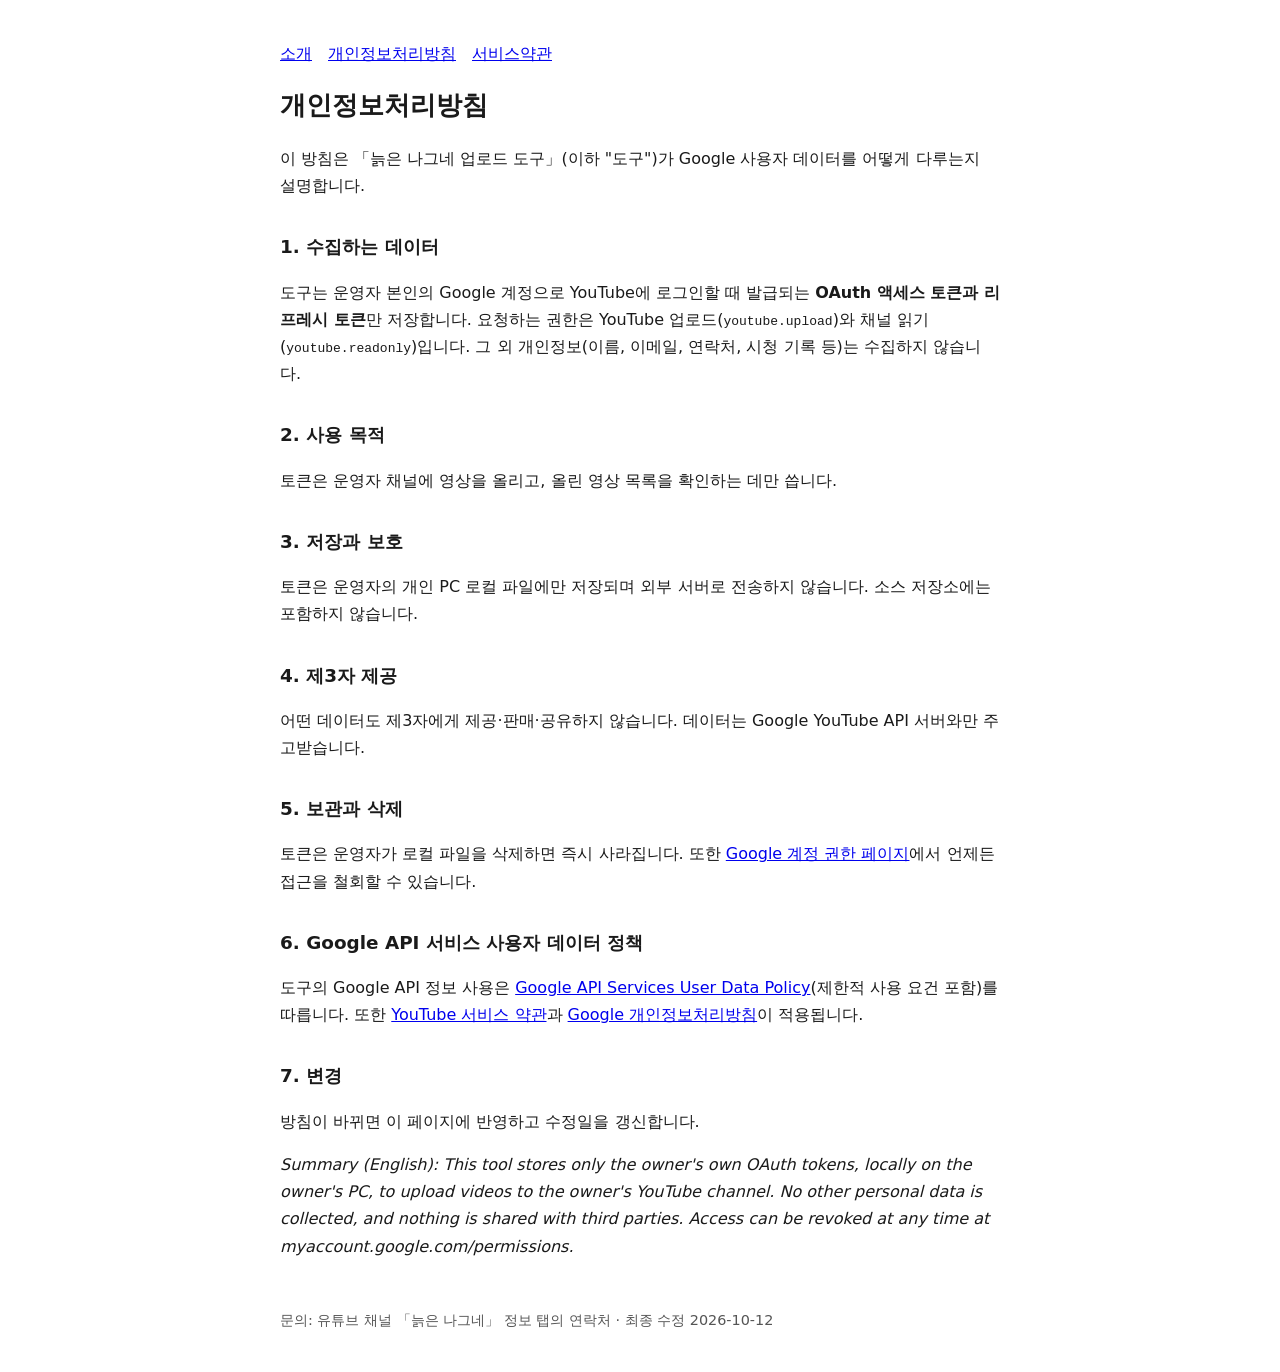
==== privacy.html @ 1d074554 "늙은 나그네 업로드 도구 소개·개인정보처리방침·서비스약관 페이지 Co-Authored-By: Claude Fable 5.1 <noreply@anthropic.com>" ====
<!doctype html><html lang="ko"><head><meta charset="utf-8"><meta name="viewport" content="width=device-width,initial-scale=1"><title>개인정보처리방침 · 늙은 나그네 업로드 도구</title><link rel="stylesheet" href="style.css"></head><body>
<nav><a href="index.html">소개</a><a href="privacy.html">개인정보처리방침</a><a href="terms.html">서비스약관</a></nav>
<h1>개인정보처리방침</h1>
<p>이 방침은 「늙은 나그네 업로드 도구」(이하 "도구")가 Google 사용자 데이터를 어떻게 다루는지 설명합니다.</p>
<h2>1. 수집하는 데이터</h2>
<p>도구는 운영자 본인의 Google 계정으로 YouTube에 로그인할 때 발급되는 <strong>OAuth 액세스 토큰과 리프레시 토큰</strong>만 저장합니다. 요청하는 권한은 YouTube 업로드(<code>youtube.upload</code>)와 채널 읽기(<code>youtube.readonly</code>)입니다. 그 외 개인정보(이름, 이메일, 연락처, 시청 기록 등)는 수집하지 않습니다.</p>
<h2>2. 사용 목적</h2>
<p>토큰은 운영자 채널에 영상을 올리고, 올린 영상 목록을 확인하는 데만 씁니다.</p>
<h2>3. 저장과 보호</h2>
<p>토큰은 운영자의 개인 PC 로컬 파일에만 저장되며 외부 서버로 전송하지 않습니다. 소스 저장소에는 포함하지 않습니다.</p>
<h2>4. 제3자 제공</h2>
<p>어떤 데이터도 제3자에게 제공·판매·공유하지 않습니다. 데이터는 Google YouTube API 서버와만 주고받습니다.</p>
<h2>5. 보관과 삭제</h2>
<p>토큰은 운영자가 로컬 파일을 삭제하면 즉시 사라집니다. 또한 <a href="https://myaccount.google.com/permissions">Google 계정 권한 페이지</a>에서 언제든 접근을 철회할 수 있습니다.</p>
<h2>6. Google API 서비스 사용자 데이터 정책</h2>
<p>도구의 Google API 정보 사용은 <a href="https://developers.google.com/terms/api-services-user-data-policy">Google API Services User Data Policy</a>(제한적 사용 요건 포함)를 따릅니다. 또한 <a href="https://www.youtube.com/t/terms">YouTube 서비스 약관</a>과 <a href="https://policies.google.com/privacy">Google 개인정보처리방침</a>이 적용됩니다.</p>
<h2>7. 변경</h2>
<p>방침이 바뀌면 이 페이지에 반영하고 수정일을 갱신합니다.</p>
<p><em>Summary (English): This tool stores only the owner's own OAuth tokens, locally on the owner's PC, to upload videos to the owner's YouTube channel. No other personal data is collected, and nothing is shared with third parties. Access can be revoked at any time at myaccount.google.com/permissions.</em></p>
<footer>문의: 유튜브 채널 「늙은 나그네」 정보 탭의 연락처 · 최종 수정 2026-10-12</footer>
</body></html>
---- style.css ----
body{max-width:720px;margin:40px auto;padding:0 20px;font-family:system-ui,-apple-system,"Segoe UI",sans-serif;line-height:1.7;color:#1a1a1a;background:#fff}
h1{font-size:1.6rem}h2{font-size:1.15rem;margin-top:2rem}
nav a{margin-right:16px}footer{margin-top:3rem;font-size:.9rem;color:#555}
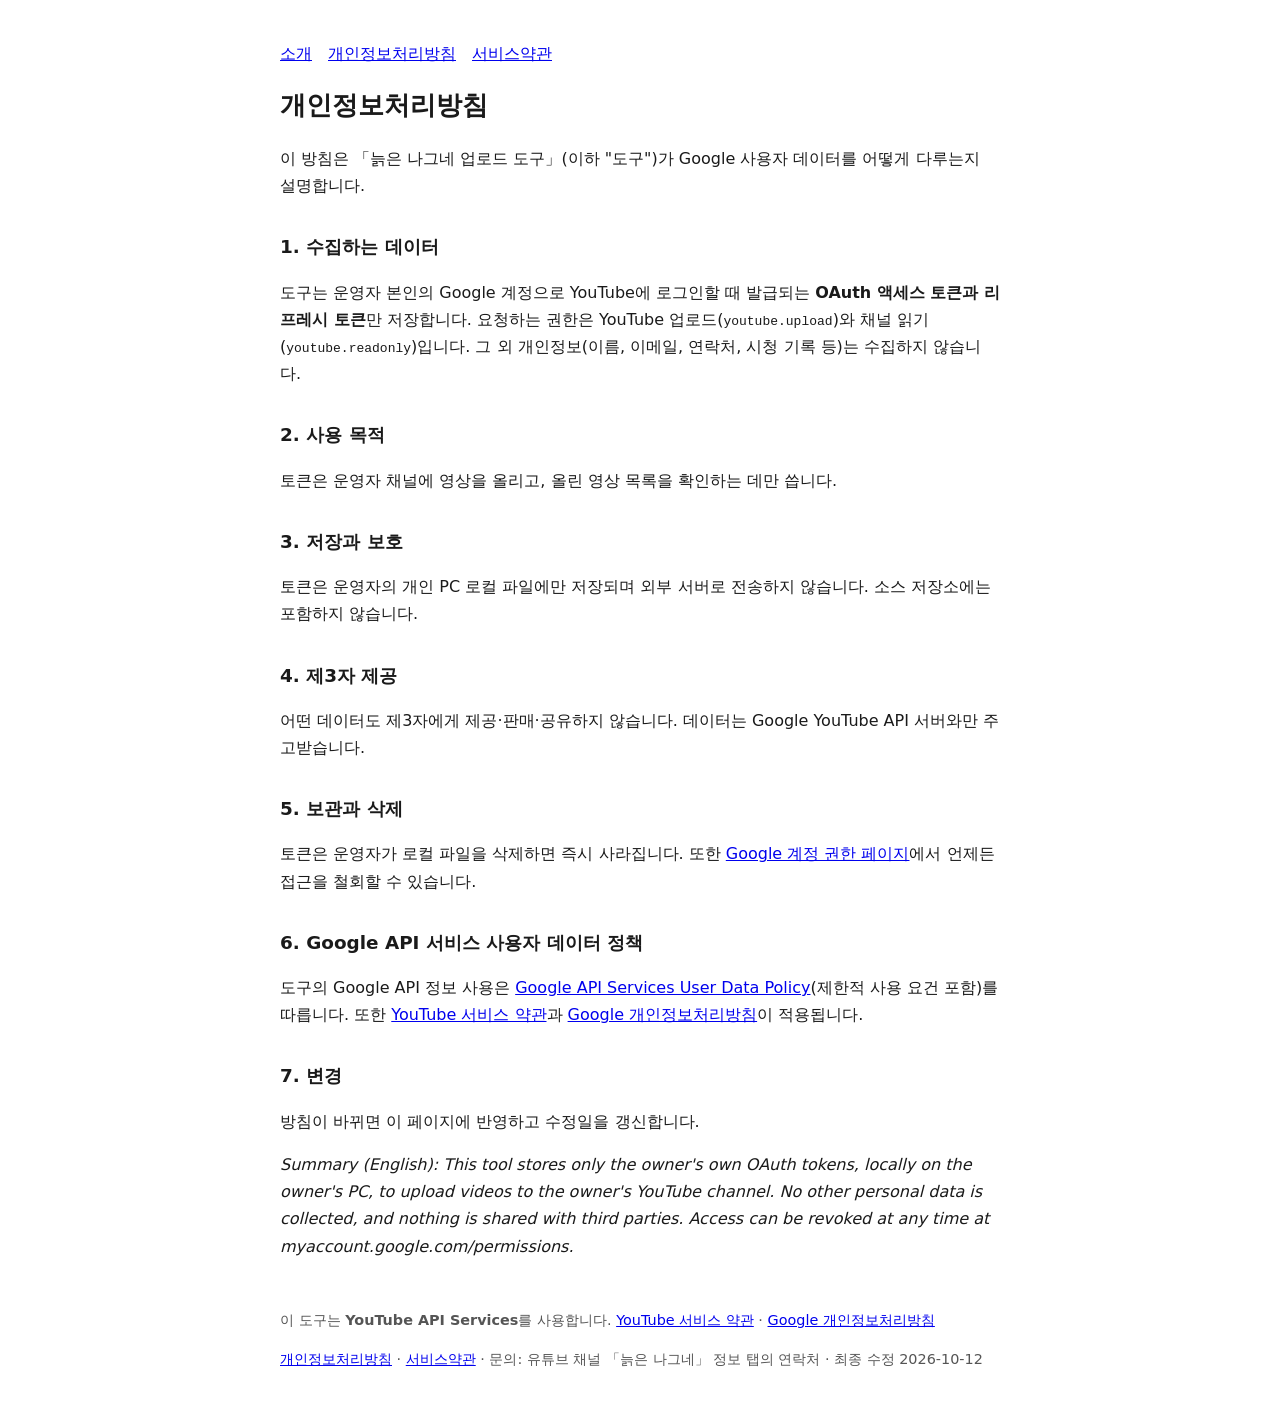
==== commit f398d61b: "푸터에 YouTube API Services 표기·약관·방침 링크 Co-Authored-By: Claude Fable 5.1 <noreply@anthropic.com>" ====
--- a/privacy.html
+++ b/privacy.html
@@ -17,5 +17,5 @@
 <h2>7. 변경</h2>
 <p>방침이 바뀌면 이 페이지에 반영하고 수정일을 갱신합니다.</p>
 <p><em>Summary (English): This tool stores only the owner's own OAuth tokens, locally on the owner's PC, to upload videos to the owner's YouTube channel. No other personal data is collected, and nothing is shared with third parties. Access can be revoked at any time at myaccount.google.com/permissions.</em></p>
-<footer>문의: 유튜브 채널 「늙은 나그네」 정보 탭의 연락처 · 최종 수정 2026-10-12</footer>
+<footer><p>이 도구는 <strong>YouTube API Services</strong>를 사용합니다. <a href="https://www.youtube.com/t/terms">YouTube 서비스 약관</a> · <a href="https://policies.google.com/privacy">Google 개인정보처리방침</a></p><p><a href="privacy.html">개인정보처리방침</a> · <a href="terms.html">서비스약관</a> · 문의: 유튜브 채널 「늙은 나그네」 정보 탭의 연락처 · 최종 수정 2026-10-12</p></footer>
 </body></html>
